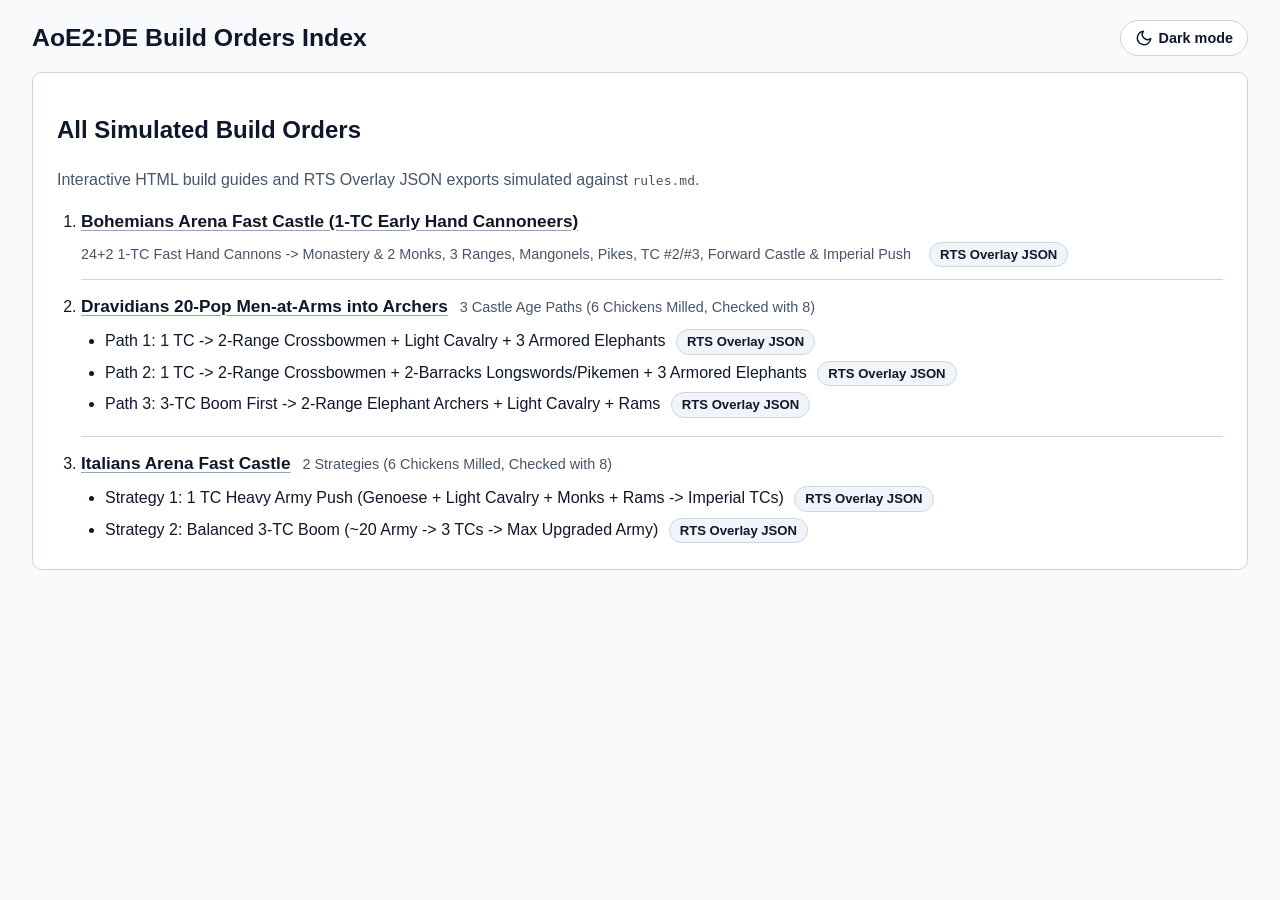
==== builds/index.html @ ef3ce10b "Various formatting improvements, and added an index page for all the builds." ====
<!DOCTYPE html>
<html lang="en">
<head>
    <meta charset="utf-8">
    <meta name="viewport" content="width=device-width, initial-scale=1.0">
    <meta name="color-scheme" content="light dark">
    <script>
        try {
            const savedScheme = localStorage.getItem("color-scheme");
            if (savedScheme === "light" || savedScheme === "dark") {
                document.querySelector('meta[name="color-scheme"]').content = savedScheme;
            }
        } catch (e) {}
    </script>
    <title>Build Orders Index | AoE2:DE</title>
    <link rel="stylesheet" href="../styles/build_order.css">
    <style>
        .builds-card {
            background: var(--card);
            border: 1px solid var(--border);
            border-radius: 10px;
            padding: 20px 24px;
            box-shadow: var(--shadow);
        }

        .builds-intro {
            color: var(--muted);
            margin: 0 0 16px 0;
        }

        .build-list {
            margin: 0;
            padding-left: 1.5rem;
        }

        .build-item {
            padding-block: 12px;
            border-top: 1px solid var(--border);
        }

        .build-item:first-child {
            border-top: 0;
            padding-top: 0;
        }

        .build-item:last-child {
            padding-bottom: 0;
        }

        .build-header {
            display: flex;
            flex-wrap: wrap;
            align-items: baseline;
            gap: 6px 12px;
        }

        .build-title-link {
            color: var(--text);
            font-size: 1.08rem;
            font-weight: 700;
            text-decoration: underline;
            text-decoration-color: var(--border-strong);
            text-underline-offset: 3px;
            padding-block: 2px;
        }

        .build-title-link:hover {
            color: var(--accent);
            text-decoration-color: var(--accent);
        }

        .build-meta {
            color: var(--muted);
            font-size: 0.9rem;
        }

        .variant-sublist {
            margin: 8px 0 0 0;
            padding-left: 1.5rem;
            list-style-type: disc;
        }

        .variant-item {
            margin-block: 6px;
            line-height: 1.5;
        }

        .variant-links {
            display: inline-flex;
            flex-wrap: wrap;
            align-items: center;
            gap: 6px 10px;
            margin-left: 6px;
        }

        .resource-link {
            display: inline-flex;
            align-items: center;
            min-block-size: 24px;
            padding: 2px 10px;
            border-radius: 999px;
            background: var(--surface-subtle);
            border: 1px solid var(--border);
            color: var(--text);
            font-size: 0.82rem;
            font-weight: 600;
            text-decoration: none;
        }

        .resource-link:hover {
            background: var(--surface-hover);
            border-color: var(--border-strong);
            color: var(--accent);
        }

        :where(a:any-link, button):focus-visible {
            outline: 3px solid var(--accent);
            outline-offset: 3px;
        }
    </style>
</head>
<body>
    <header class="page-header">
        <h1>AoE2:DE Build Orders Index</h1>
        <div class="header-actions">
            <button type="button" class="theme-toggle" id="theme-toggle-btn">
                <span class="theme-toggle-option theme-option-dark">
                    <svg viewBox="0 0 24 24" fill="none" stroke="currentColor" stroke-width="2" stroke-linecap="round" stroke-linejoin="round" aria-hidden="true">
                        <path d="M21 12.79A9 9 0 1 1 11.21 3 7 7 0 0 0 21 12.79z"></path>
                    </svg>
                    <span>Dark mode</span>
                </span>
                <span class="theme-toggle-option theme-option-light">
                    <svg viewBox="0 0 24 24" fill="none" stroke="currentColor" stroke-width="2" stroke-linecap="round" stroke-linejoin="round" aria-hidden="true">
                        <circle cx="12" cy="12" r="5"></circle>
                        <line x1="12" y1="1" x2="12" y2="3"></line>
                        <line x1="12" y1="21" x2="12" y2="23"></line>
                        <line x1="4.22" y1="4.22" x2="5.64" y2="5.64"></line>
                        <line x1="18.36" y1="18.36" x2="19.78" y2="19.78"></line>
                        <line x1="1" y1="12" x2="3" y2="12"></line>
                        <line x1="21" y1="12" x2="23" y2="12"></line>
                        <line x1="4.22" y1="19.78" x2="5.64" y2="18.36"></line>
                        <line x1="18.36" y1="5.64" x2="19.78" y2="4.22"></line>
                    </svg>
                    <span>Light mode</span>
                </span>
            </button>
        </div>
    </header>
    <main>
        <section class="builds-card" aria-labelledby="all-builds-heading">
            <h2 id="all-builds-heading">All Simulated Build Orders</h2>
            <p class="builds-intro">Interactive HTML build guides and RTS Overlay JSON exports simulated against <code>rules.md</code>.</p>
            <ol class="build-list">
                <li class="build-item">
                    <div class="build-header">
                        <a class="build-title-link" href="bohemians_arena_fc_hand_cannons/bohemians_arena_fc_hand_cannons.html">Bohemians Arena Fast Castle (1-TC Early Hand Cannoneers)</a>
                        <span class="build-meta">24+2 1-TC Fast Hand Cannons -&gt; Monastery &amp; 2 Monks, 3 Ranges, Mangonels, Pikes, TC #2/#3, Forward Castle &amp; Imperial Push</span>
                        <span class="variant-links">
                            <a class="resource-link" href="bohemians_arena_fc_hand_cannons/bohemians_arena_fc_hand_cannons_24p2_1tc_fast_hc.json" aria-label="RTS Overlay JSON for Bohemians Arena Fast Castle 24+2 1-TC Fast Hand Cannons">RTS Overlay JSON</a>
                        </span>
                    </div>
                </li>
                <li class="build-item">
                    <div class="build-header">
                        <a class="build-title-link" href="dravidian_maa_into_archers/dravidian_maa_into_archers.html">Dravidians 20-Pop Men-at-Arms into Archers</a>
                        <span class="build-meta">3 Castle Age Paths (6 Chickens Milled, Checked with 8)</span>
                    </div>
                    <ul class="variant-sublist">
                        <li class="variant-item">
                            <span>Path 1: 1 TC -&gt; 2-Range Crossbowmen + Light Cavalry + 3 Armored Elephants</span>
                            <span class="variant-links">
                                <a class="resource-link" href="dravidian_maa_into_archers/dravidians_maa_xbow_lc_ram.json" aria-label="RTS Overlay JSON for Dravidians Path 1: 1 TC into 2-Range Crossbowmen, Light Cavalry, and 3 Armored Elephants">RTS Overlay JSON</a>
                            </span>
                        </li>
                        <li class="variant-item">
                            <span>Path 2: 1 TC -&gt; 2-Range Crossbowmen + 2-Barracks Longswords/Pikemen + 3 Armored Elephants</span>
                            <span class="variant-links">
                                <a class="resource-link" href="dravidian_maa_into_archers/dravidians_maa_xbow_ls_spear_ram.json" aria-label="RTS Overlay JSON for Dravidians Path 2: 1 TC into 2-Range Crossbowmen, 2-Barracks Longswords/Pikemen, and 3 Armored Elephants">RTS Overlay JSON</a>
                            </span>
                        </li>
                        <li class="variant-item">
                            <span>Path 3: 3-TC Boom First -&gt; 2-Range Elephant Archers + Light Cavalry + Rams</span>
                            <span class="variant-links">
                                <a class="resource-link" href="dravidian_maa_into_archers/dravidians_maa_ele_archer_3tc_boom.json" aria-label="RTS Overlay JSON for Dravidians Path 3: 3-TC Boom First into 2-Range Elephant Archers, Light Cavalry, and Rams">RTS Overlay JSON</a>
                            </span>
                        </li>
                    </ul>
                </li>
                <li class="build-item">
                    <div class="build-header">
                        <a class="build-title-link" href="italians_arena_fc_genoese/italians_arena_fc_genoese.html">Italians Arena Fast Castle</a>
                        <span class="build-meta">2 Strategies (6 Chickens Milled, Checked with 8)</span>
                    </div>
                    <ul class="variant-sublist">
                        <li class="variant-item">
                            <span>Strategy 1: 1 TC Heavy Army Push (Genoese + Light Cavalry + Monks + Rams -&gt; Imperial TCs)</span>
                            <span class="variant-links">
                                <a class="resource-link" href="italians_arena_fc_genoese/italians_arena_fc_genoese_1tc_push.json" aria-label="RTS Overlay JSON for Italians Strategy 1: 1 TC Heavy Army Push">RTS Overlay JSON</a>
                            </span>
                        </li>
                        <li class="variant-item">
                            <span>Strategy 2: Balanced 3-TC Boom (~20 Army -&gt; 3 TCs -&gt; Max Upgraded Army)</span>
                            <span class="variant-links">
                                <a class="resource-link" href="italians_arena_fc_genoese/italians_arena_fc_genoese_3tc_balanced.json" aria-label="RTS Overlay JSON for Italians Strategy 2: Balanced 3-TC Boom">RTS Overlay JSON</a>
                            </span>
                        </li>
                    </ul>
                </li>
            </ol>
        </section>
    </main>
    <script>
        const metaScheme = document.querySelector('meta[name="color-scheme"]');
        const themeBtn = document.getElementById('theme-toggle-btn');
        if (themeBtn && metaScheme) {
            themeBtn.addEventListener('click', () => {
                const prefersDark = window.matchMedia && window.matchMedia('(prefers-color-scheme: dark)').matches;
                const current = metaScheme.content === 'dark' || (metaScheme.content === 'light dark' && prefersDark) ? 'dark' : 'light';
                const next = current === 'dark' ? 'light' : 'dark';
                metaScheme.content = next;
                try {
                    localStorage.setItem('color-scheme', next);
                } catch (e) {}
            });
            window.addEventListener('storage', (ev) => {
                if (ev.key === 'color-scheme') {
                    metaScheme.content = ev.newValue || 'light dark';
                }
            });
        }
    </script>
</body>
</html>
---- styles/build_order.css ----
/* Shared Reusable Stylesheet for AoE2:DE Build Order HTML Guides */

:root {
    /* Light theme raw color tokens (Default) */
    --bg-light: #f8fafc;
    --card-light: #ffffff;
    --surface-subtle-light: #f1f5f9;
    --surface-hover-light: #e2e8f0;
    --border-light: #cbd5e1;
    --border-strong-light: #94a3b8;
    --text-light: #0f172a;
    --muted-light: #475569;
    --zero-light: #94a3b8;
    --accent-light: #b45309;
    --accent-bg-light: #fef3c7;
    --accent-text-light: #78350f;
    --food-light: #dc2626;
    --food-sub-light: #b91c1c;
    --food-bg-light: rgba(220, 38, 38, 0.08);
    --food-hdr-bg-light: #fee2e2;
    --food-subhdr-bg-light: #fef2f2;
    --wood-light: #15803d;
    --gold-light: #b45309;
    --stone-light: #475569;
    --army-text-light: #4338ca;
    --army-bg-light: #e0e7ff;
    --army-border-light: #a5b4fc;
    --th-bg-light: #f1f5f9;
    --row-even-light: rgba(15, 23, 42, 0.025);
    --shadow-light: 0 1px 3px rgba(15, 23, 42, 0.06);

    /* Dark theme raw color tokens */
    --bg-dark: #0f141c;
    --card-dark: #18202c;
    --surface-subtle-dark: #1e293b;
    --surface-hover-dark: #283548;
    --border-dark: #2a3546;
    --border-strong-dark: #475872;
    --text-dark: #e6edf3;
    --muted-dark: #9aa7b8;
    --zero-dark: #475569;
    --accent-dark: #eab308;
    --accent-bg-dark: rgba(234, 179, 8, 0.16);
    --accent-text-dark: #fde047;
    --food-dark: #f87171;
    --food-sub-dark: #fca5a5;
    --food-bg-dark: rgba(248, 113, 113, 0.09);
    --food-hdr-bg-dark: #2d222a;
    --food-subhdr-bg-dark: #252029;
    --wood-dark: #a3e635;
    --gold-dark: #facc15;
    --stone-dark: #94a3b8;
    --army-text-dark: #c7d2fe;
    --army-bg-dark: rgba(99, 102, 241, 0.2);
    --army-border-dark: #6366f1;
    --th-bg-dark: #202b3b;
    --row-even-dark: rgba(255, 255, 255, 0.02);
    --shadow-dark: 0 2px 6px rgba(0, 0, 0, 0.3);

    /* Default fallback assignment (Light mode default) */
    --bg: var(--bg-light);
    --card: var(--card-light);
    --surface-subtle: var(--surface-subtle-light);
    --surface-hover: var(--surface-hover-light);
    --border: var(--border-light);
    --border-strong: var(--border-strong-light);
    --text: var(--text-light);
    --muted: var(--muted-light);
    --zero: var(--zero-light);
    --accent: var(--accent-light);
    --accent-bg: var(--accent-bg-light);
    --accent-text: var(--accent-text-light);
    --food: var(--food-light);
    --food-sub: var(--food-sub-light);
    --food-bg: var(--food-bg-light);
    --food-hdr-bg: var(--food-hdr-bg-light);
    --food-subhdr-bg: var(--food-subhdr-bg-light);
    --wood: var(--wood-light);
    --gold: var(--gold-light);
    --stone: var(--stone-light);
    --army-text: var(--army-text-light);
    --army-bg: var(--army-bg-light);
    --army-border: var(--army-border-light);
    --th-bg: var(--th-bg-light);
    --row-even: var(--row-even-light);
    --shadow: var(--shadow-light);

    /* Mandatory: support both light and dark schemes on :root and sync with <meta name="color-scheme"> */
    color-scheme: light dark;

    &:has(> head > meta[name="color-scheme"][content="light"]) {
        color-scheme: light;
    }

    &:has(> head > meta[name="color-scheme"][content="dark"]) {
        color-scheme: dark;
        --bg: var(--bg-dark);
        --card: var(--card-dark);
        --surface-subtle: var(--surface-subtle-dark);
        --surface-hover: var(--surface-hover-dark);
        --border: var(--border-dark);
        --border-strong: var(--border-strong-dark);
        --text: var(--text-dark);
        --muted: var(--muted-dark);
        --zero: var(--zero-dark);
        --accent: var(--accent-dark);
        --accent-bg: var(--accent-bg-dark);
        --accent-text: var(--accent-text-dark);
        --food: var(--food-dark);
        --food-sub: var(--food-sub-dark);
        --food-bg: var(--food-bg-dark);
        --food-hdr-bg: var(--food-hdr-bg-dark);
        --food-subhdr-bg: var(--food-subhdr-bg-dark);
        --wood: var(--wood-dark);
        --gold: var(--gold-dark);
        --stone: var(--stone-dark);
        --army-text: var(--army-text-dark);
        --army-bg: var(--army-bg-dark);
        --army-border: var(--army-border-dark);
        --th-bg: var(--th-bg-dark);
        --row-even: var(--row-even-dark);
        --shadow: var(--shadow-dark);
    }

    @media (prefers-color-scheme: dark) {
        &:not(:has(> head > meta[name="color-scheme"][content="light"])) {
            --bg: var(--bg-dark);
            --card: var(--card-dark);
            --surface-subtle: var(--surface-subtle-dark);
            --surface-hover: var(--surface-hover-dark);
            --border: var(--border-dark);
            --border-strong: var(--border-strong-dark);
            --text: var(--text-dark);
            --muted: var(--muted-dark);
            --zero: var(--zero-dark);
            --accent: var(--accent-dark);
            --accent-bg: var(--accent-bg-dark);
            --accent-text: var(--accent-text-dark);
            --food: var(--food-dark);
            --food-sub: var(--food-sub-dark);
            --food-bg: var(--food-bg-dark);
            --food-hdr-bg: var(--food-hdr-bg-dark);
            --food-subhdr-bg: var(--food-subhdr-bg-dark);
            --wood: var(--wood-dark);
            --gold: var(--gold-dark);
            --stone: var(--stone-dark);
            --army-text: var(--army-text-dark);
            --army-bg: var(--army-bg-dark);
            --army-border: var(--army-border-dark);
            --th-bg: var(--th-bg-dark);
            --row-even: var(--row-even-dark);
            --shadow: var(--shadow-dark);
        }
    }

    @supports (color: light-dark(white, black)) {
        --bg: light-dark(var(--bg-light), var(--bg-dark));
        --card: light-dark(var(--card-light), var(--card-dark));
        --surface-subtle: light-dark(var(--surface-subtle-light), var(--surface-subtle-dark));
        --surface-hover: light-dark(var(--surface-hover-light), var(--surface-hover-dark));
        --border: light-dark(var(--border-light), var(--border-dark));
        --border-strong: light-dark(var(--border-strong-light), var(--border-strong-dark));
        --text: light-dark(var(--text-light), var(--text-dark));
        --muted: light-dark(var(--muted-light), var(--muted-dark));
        --zero: light-dark(var(--zero-light), var(--zero-dark));
        --accent: light-dark(var(--accent-light), var(--accent-dark));
        --accent-bg: light-dark(var(--accent-bg-light), var(--accent-bg-dark));
        --accent-text: light-dark(var(--accent-text-light), var(--accent-text-dark));
        --food: light-dark(var(--food-light), var(--food-dark));
        --food-sub: light-dark(var(--food-sub-light), var(--food-sub-dark));
        --food-bg: light-dark(var(--food-bg-light), var(--food-bg-dark));
        --food-hdr-bg: light-dark(var(--food-hdr-bg-light), var(--food-hdr-bg-dark));
        --food-subhdr-bg: light-dark(var(--food-subhdr-bg-light), var(--food-subhdr-bg-dark));
        --wood: light-dark(var(--wood-light), var(--wood-dark));
        --gold: light-dark(var(--gold-light), var(--gold-dark));
        --stone: light-dark(var(--stone-light), var(--stone-dark));
        --army-text: light-dark(var(--army-text-light), var(--army-text-dark));
        --army-bg: light-dark(var(--army-bg-light), var(--army-bg-dark));
        --army-border: light-dark(var(--army-border-light), var(--army-border-dark));
        --th-bg: light-dark(var(--th-bg-light), var(--th-bg-dark));
        --row-even: light-dark(var(--row-even-light), var(--row-even-dark));
        --shadow: light-dark(var(--shadow-light), var(--shadow-dark));
    }
}

* {
    box-sizing: border-box;
}

body {
    font-family: -apple-system, BlinkMacSystemFont, "Segoe UI", Roboto, sans-serif;
    background: var(--bg);
    color: var(--text);
    margin: 0;
    padding: 20px 32px;
    line-height: 1.45;
}

/* Header & Top-Right Theme Toggle */
.page-header {
    display: flex;
    align-items: center;
    justify-content: space-between;
    gap: 16px;
    margin-bottom: 16px;
    flex-wrap: wrap;
}

h1 {
    margin: 0;
    font-size: 1.55rem;
}

.header-actions {
    display: flex;
    align-items: center;
    gap: 10px;
}

.theme-toggle {
    display: inline-flex;
    align-items: center;
    gap: 8px;
    background: var(--card);
    color: var(--text);
    border: 1px solid var(--border);
    border-radius: 999px;
    padding: 8px 14px;
    font-size: 0.9rem;
    font-weight: 600;
    cursor: pointer;
    box-shadow: var(--shadow);
    transition: background-color 0.15s ease, border-color 0.15s ease;
}

.theme-toggle:hover {
    background: var(--surface-hover);
    border-color: var(--border-strong);
}

.theme-toggle svg {
    width: 18px;
    height: 18px;
    flex-shrink: 0;
}

.theme-toggle-option {
    display: inline-flex;
    align-items: center;
    gap: 6px;
}

/* Show "Dark mode" (moon) option when currently in light mode; show "Light mode" (sun) option when in dark mode */
:root:has(> head > meta[name="color-scheme"][content="dark"]) .theme-option-dark {
    display: none;
}

:root:has(> head > meta[name="color-scheme"][content="light"]) .theme-option-light {
    display: none;
}

@media (prefers-color-scheme: dark) {
    :root:not(:has(> head > meta[name="color-scheme"][content="light"])) .theme-option-dark {
        display: none;
    }
}

@media (prefers-color-scheme: light) {
    :root:not(:has(> head > meta[name="color-scheme"][content="dark"])) .theme-option-light {
        display: none;
    }
}

/* Top-Level Variant Tab Bar */
.tab-bar {
    display: flex;
    flex-wrap: wrap;
    gap: 8px;
    border-bottom: 2px solid var(--border);
    padding-bottom: 12px;
    margin-bottom: 20px;
}

.tab-btn {
    background: var(--surface-subtle);
    color: var(--muted);
    border: 1px solid var(--border);
    border-radius: 8px;
    padding: 10px 18px;
    font-size: 0.95rem;
    font-weight: 600;
    cursor: pointer;
    transition: background-color 0.15s ease, color 0.15s ease, border-color 0.15s ease;
}

.tab-btn:hover {
    color: var(--text);
    background: var(--surface-hover);
    border-color: var(--border-strong);
}

.tab-btn.active {
    background: var(--accent);
    color: #ffffff;
    border-color: var(--accent);
}

:root:has(> head > meta[name="color-scheme"][content="dark"]) .tab-btn.active {
    color: #0f141c;
}

.tab-panel {
    display: none;
}

.tab-panel.active {
    display: block;
}

/* Variant Container & Header */
.variant-section {
    background: var(--card);
    border: 1px solid var(--border);
    border-radius: 10px;
    padding: 20px 24px;
    margin-bottom: 28px;
    box-shadow: var(--shadow);
}

.variant-header {
    display: flex;
    align-items: flex-start;
    justify-content: space-between;
    gap: 16px;
    flex-wrap: wrap;
}

.variant-header h2 {
    margin: 0;
    font-size: 1.28rem;
}

.variant-tag {
    color: var(--accent);
    font-weight: 700;
}

.desc {
    color: var(--muted);
    margin: 6px 0 14px 0;
}

/* Expand / Collapse All Button */
.toggle-all-btn {
    display: inline-flex;
    align-items: center;
    gap: 6px;
    background: var(--surface-subtle);
    color: var(--text);
    border: 1px solid var(--border);
    border-radius: 6px;
    padding: 6px 12px;
    font-size: 0.85rem;
    font-weight: 600;
    cursor: pointer;
    white-space: nowrap;
}

.toggle-all-btn:hover {
    background: var(--surface-hover);
    border-color: var(--border-strong);
}

.toggle-all-btn[aria-expanded="true"] .expand-label,
.toggle-all-btn[aria-expanded="false"] .collapse-label {
    display: none;
}

/* Collapsible Sections (<details class="phase-block">) */
.phase-block {
    margin-top: 16px;
    margin-bottom: 18px;
    border: 1px solid var(--border);
    border-radius: 8px;
    background: var(--card);
}

.phase-title {
    list-style: none;
    display: flex;
    align-items: center;
    gap: 10px;
    padding: 10px 14px;
    font-size: 1rem;
    font-weight: 600;
    background: var(--surface-subtle);
    border-radius: 7px;
    cursor: pointer;
    user-select: none;
}

.phase-title::-webkit-details-marker {
    display: none;
}

.phase-block[open] > .phase-title {
    border-bottom: 1px solid var(--border);
    border-bottom-left-radius: 0;
    border-bottom-right-radius: 0;
}

.phase-title:hover {
    background: var(--surface-hover);
}

/* Custom disclosure chevron right before the label text */
.phase-title::before {
    content: "";
    inline-size: 0.9em;
    block-size: 0.9em;
    flex-shrink: 0;
    background-color: currentColor;
    mask: url("data:image/svg+xml,%3Csvg xmlns='http://www.w3.org/2000/svg' viewBox='0 0 24 24' fill='none' stroke='black' stroke-width='2.5' stroke-linecap='round' stroke-linejoin='round'%3E%3Cpolyline points='6 9 12 15 18 9'/%3E%3C/svg%3E") no-repeat center / contain;
    rotate: -90deg;
}

.phase-block[open] > .phase-title::before {
    rotate: 0deg;
}

@media (prefers-reduced-motion: no-preference) {
    .phase-title::before {
        transition: rotate 0.2s ease;
    }
}

.phase-block::details-content {
    interpolate-size: allow-keywords;
    overflow: clip;
    contain: layout;
}

.phase-block:not([open])::details-content {
    block-size: 0;
}

@media (prefers-reduced-motion: no-preference) {
    .phase-block::details-content {
        transition: block-size, content-visibility, display;
        transition-duration: 0.22s;
        transition-timing-function: ease-in-out;
        transition-behavior: allow-discrete;
    }
}

.phase-body {
    padding: 12px 14px;
}

.badge {
    background: var(--accent-bg);
    color: var(--accent-text);
    padding: 3px 10px;
    border-radius: 999px;
    font-size: 0.86rem;
    font-weight: 700;
    border: 1px solid var(--border);
    white-space: nowrap;
}

.phase-range {
    color: var(--muted);
    font-size: 0.86rem;
    font-weight: 400;
}

.phase-row-count {
    margin-left: auto;
    color: var(--muted);
    font-size: 0.82rem;
    font-weight: 500;
}

/* Summary Card */
.summary-card {
    background: var(--surface-subtle);
    border-left: 4px solid var(--accent);
    padding: 12px 16px;
    border-radius: 4px;
}

.summary-card p {
    margin: 0;
}

.summary-card p + p {
    margin-top: 6px;
}

/* Resource Bank Over Time Chart */
.chart-controls {
    display: flex;
    flex-direction: column;
    align-items: stretch;
    gap: 6px;
    margin-bottom: 10px;
}

.chart-legend {
    display: flex;
    flex-wrap: wrap;
    gap: 10px;
}

.chart-series-toggle {
    display: inline-flex;
    align-items: center;
    gap: 6px;
    padding: 4px 10px;
    border-radius: 999px;
    border: 1px solid var(--border);
    background: var(--surface-subtle);
    font-size: 0.84rem;
    font-weight: 600;
    cursor: pointer;
    user-select: none;
}

.chart-series-toggle input {
    margin: 0;
    cursor: pointer;
}

.swatch {
    width: 10px;
    height: 10px;
    border-radius: 50%;
    display: inline-block;
}

.swatch-food { background: var(--food); }
.swatch-wood { background: var(--wood); }
.swatch-gold { background: var(--gold); }
.swatch-stone { background: var(--stone); }

.chart-readout,
.chart-pop-readout {
    display: flex;
    align-items: center;
    flex-wrap: wrap;
    gap: 6px;
    font-size: 0.85rem;
    color: var(--muted);
    min-height: 1.65em;
    padding: 2px 8px;
    background: var(--surface-subtle);
    border: 1px solid var(--border);
    border-radius: 5px;
}

.chart-readout strong,
.chart-pop-readout strong {
    color: var(--text);
}

/* Inline AoE2 Resource Icons */
.res-icon {
    width: 15px;
    height: 15px;
    vertical-align: -2.5px;
    margin-left: 2px;
    display: inline-block;
    object-fit: contain;
}

th .res-icon,
.chart-series-toggle .res-icon {
    width: 16px;
    height: 16px;
    vertical-align: -3px;
    margin-left: 3px;
}

.bank-cell {
    white-space: nowrap;
    width: 1%;
    line-height: 1.45;
}

.col-action,
.action-cell {
    width: 32%;
    min-width: 260px;
}

.col-bank {
    width: 1%;
}

.col-notes,
.notes {
    width: 24%;
    overflow-wrap: break-word;
}

.bank-item {
    display: inline-flex;
    align-items: center;
    gap: 1px;
}

.bank-sep {
    color: var(--zero);
    margin: 0 3px;
}

.chart-svg-wrap {
    width: 100%;
    overflow-x: auto;
}

.resource-chart-svg {
    width: 100%;
    height: auto;
    min-width: 680px;
    max-height: 320px;
    display: block;
    background: var(--surface-subtle);
    border: 1px solid var(--border);
    border-radius: 6px;
}

.chart-grid-line {
    stroke: var(--border);
    stroke-width: 1;
    stroke-dasharray: 3 3;
}

.chart-axis-line {
    stroke: var(--border-strong);
    stroke-width: 1.2;
}

.chart-axis-label {
    fill: var(--muted);
    font-size: 11px;
    font-family: ui-monospace, SFMono-Regular, Menlo, monospace;
}

.chart-milestone-line {
    stroke: var(--accent);
    stroke-width: 1.2;
    stroke-dasharray: 4 3;
    opacity: 0.75;
}

.chart-milestone-bg {
    fill: var(--card);
    fill-opacity: 0.88;
    stroke: var(--border);
    stroke-width: 0.75;
}

.chart-milestone-label {
    fill: var(--accent);
    font-size: 10.5px;
    font-weight: 700;
}

.chart-line {
    fill: none;
    stroke-width: 2.3;
    stroke-linejoin: round;
    stroke-linecap: round;
}

.chart-line-food { stroke: var(--food); }
.chart-line-wood { stroke: var(--wood); }
.chart-line-gold { stroke: var(--gold); }
.chart-line-stone { stroke: var(--stone); }

.chart-series-hidden {
    display: none;
}

.chart-hover-line {
    stroke: var(--text);
    stroke-width: 1;
    stroke-dasharray: 2 2;
    opacity: 0;
    pointer-events: none;
}

.chart-hover-dot {
    opacity: 0;
    pointer-events: none;
    stroke: var(--card);
    stroke-width: 1.5;
}

/* Timeline Tables */
.table-wrap {
    overflow-x: auto;
}

table {
    width: 100%;
    border-collapse: collapse;
    font-size: 0.9rem;
}

th, td {
    border: 1px solid var(--border);
    padding: 7px 10px;
    text-align: left;
    vertical-align: middle;
}

th {
    background: var(--th-bg);
    font-weight: 600;
}

tr:nth-child(even) {
    background: var(--row-even);
}

.mono {
    font-family: ui-monospace, SFMono-Regular, Menlo, monospace;
}

.center {
    text-align: center;
}

.res-f {
    color: var(--food);
    font-weight: 700;
    background: var(--food-bg);
}

.res-f-sub {
    color: var(--food-sub);
}

.zero {
    color: var(--zero);
}

.food-group-hdr {
    background: var(--food-hdr-bg);
    color: var(--food-sub);
    text-align: center;
}

.sub-hdr {
    background: var(--food-subhdr-bg);
    font-size: 0.8rem;
    color: var(--food);
}

.res-w {
    color: var(--wood);
    font-weight: 600;
}

.res-g {
    color: var(--gold);
    font-weight: 600;
}

.res-s {
    color: var(--stone);
    font-weight: 600;
}

.notes {
    color: var(--muted);
}

.army-badge {
    display: inline-block;
    background: var(--army-bg);
    color: var(--army-text);
    border: 1px solid var(--army-border);
    border-radius: 999px;
    padding: 1px 8px;
    font-size: 0.78rem;
    font-weight: 700;
    margin-right: 6px;
    margin-bottom: 2px;
    white-space: normal;
    max-width: 100%;
}

/* Strategy Comparison Population Chart */
.strategy-comp-block {
    margin-bottom: 16px;
}

.strategy-chart-svg {
    width: 100%;
    height: auto;
    min-width: 680px;
    max-height: 320px;
    display: block;
    background: var(--surface-subtle);
    border: 1px solid var(--border);
    border-radius: 6px;
}

.comp-legend-row {
    display: flex;
    flex-wrap: wrap;
    align-items: center;
    gap: 8px 10px;
}

.comp-legend-divider {
    color: var(--border-strong);
    font-weight: 700;
    margin: 0 2px;
}

.comp-line-mil {
    stroke-dasharray: 6 4;
}

.comp-line-total {
    stroke-width: 2.8;
}

.comp-line-glyph {
    width: 22px;
    height: 10px;
    display: inline-block;
    vertical-align: middle;
}
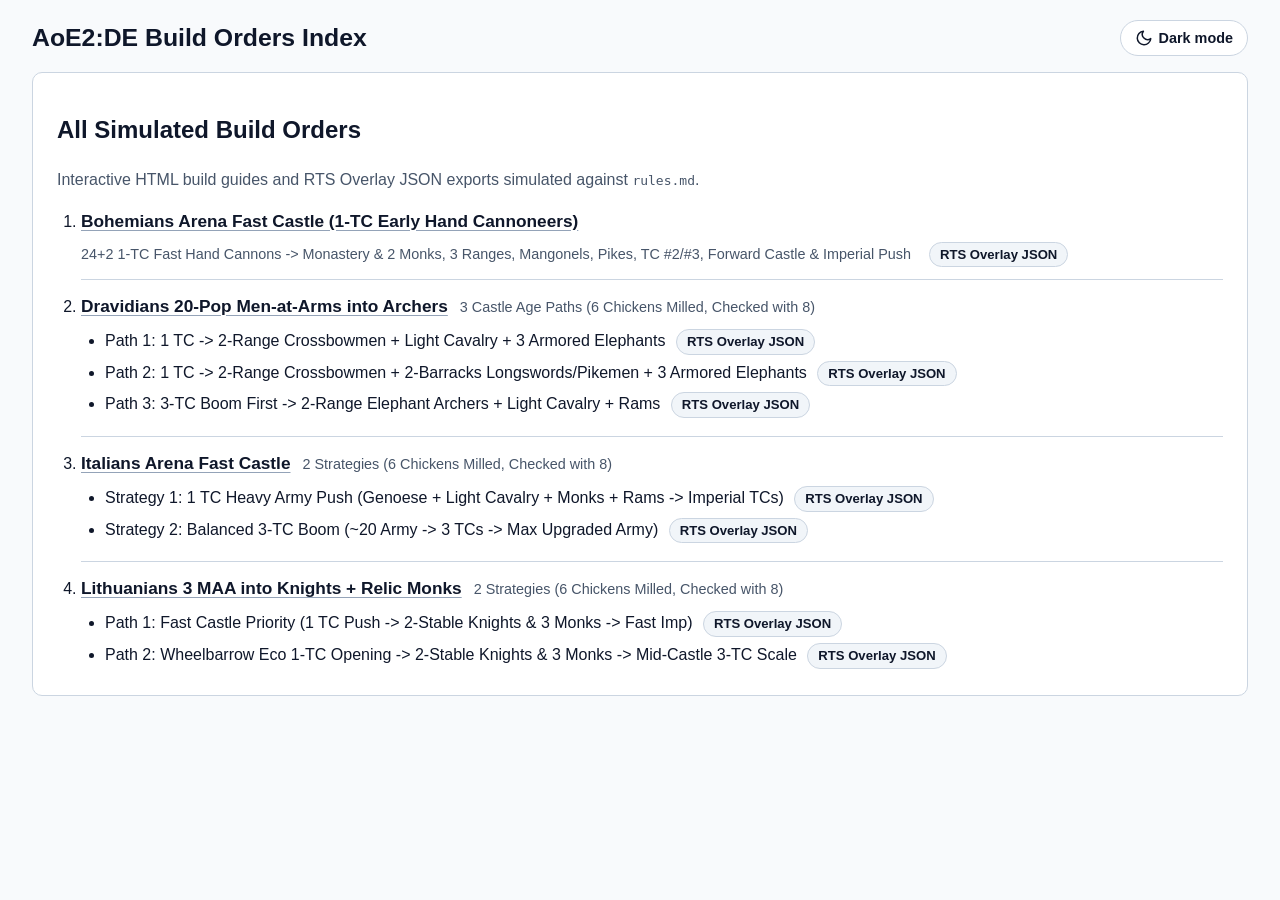
==== commit 7574e0d4: "Added a comparison table between different strategies." ====
--- a/builds/index.html
+++ b/builds/index.html
@@ -207,6 +207,26 @@
                         </li>
                     </ul>
                 </li>
+                <li class="build-item">
+                    <div class="build-header">
+                        <a class="build-title-link" href="lithuanians_maa_into_knights/lithuanians_maa_into_knights.html">Lithuanians 3 MAA into Knights + Relic Monks</a>
+                        <span class="build-meta">2 Strategies (6 Chickens Milled, Checked with 8)</span>
+                    </div>
+                    <ul class="variant-sublist">
+                        <li class="variant-item">
+                            <span>Path 1: Fast Castle Priority (1 TC Push -&gt; 2-Stable Knights &amp; 3 Monks -&gt; Fast Imp)</span>
+                            <span class="variant-links">
+                                <a class="resource-link" href="lithuanians_maa_into_knights/lithuanians_maa_knights_1tc_fast_push.json" aria-label="RTS Overlay JSON for Lithuanians Path 1: Fast Castle Priority 1-TC Push">RTS Overlay JSON</a>
+                            </span>
+                        </li>
+                        <li class="variant-item">
+                            <span>Path 2: Wheelbarrow Eco 1-TC Opening -&gt; 2-Stable Knights &amp; 3 Monks -&gt; Mid-Castle 3-TC Scale</span>
+                            <span class="variant-links">
+                                <a class="resource-link" href="lithuanians_maa_into_knights/lithuanians_maa_knights_1tc_wb_into_3tc.json" aria-label="RTS Overlay JSON for Lithuanians Path 2: Wheelbarrow Eco into 3-TC Scale">RTS Overlay JSON</a>
+                            </span>
+                        </li>
+                    </ul>
+                </li>
             </ol>
         </section>
     </main>
--- a/styles/build_order.css
+++ b/styles/build_order.css
@@ -836,3 +836,60 @@
     display: inline-block;
     vertical-align: middle;
 }
+
+/* Strategy Comparison Milestone Table (multi-strategy builds) */
+.comp-table-wrap {
+    margin-top: 14px;
+}
+
+.strategy-comp-table tbody tr:nth-child(even) {
+    background: transparent;
+}
+
+.strategy-comp-table tbody tr.comp-age-group-alt {
+    background: var(--row-even);
+}
+
+.strategy-comp-table tbody tr.comp-age-start:not(:first-child) > * {
+    border-top: 2px solid var(--border-strong);
+}
+
+.comp-col-age,
+.comp-col-metric,
+.comp-age-cell,
+.comp-metric-cell {
+    white-space: nowrap;
+    width: 1%;
+}
+
+.comp-age-cell {
+    background: var(--th-bg);
+    vertical-align: middle;
+    text-align: center;
+}
+
+.comp-metric-cell {
+    font-weight: 600;
+    color: var(--muted);
+}
+
+.comp-strat-hdr {
+    display: inline-flex;
+    align-items: center;
+    gap: 6px;
+}
+
+.comp-strat-hdr .swatch {
+    flex-shrink: 0;
+}
+
+.comp-mil-cell {
+    display: flex;
+    flex-wrap: wrap;
+    align-items: center;
+    gap: 6px;
+}
+
+.comp-mil-cell .army-badge {
+    margin: 0;
+}
